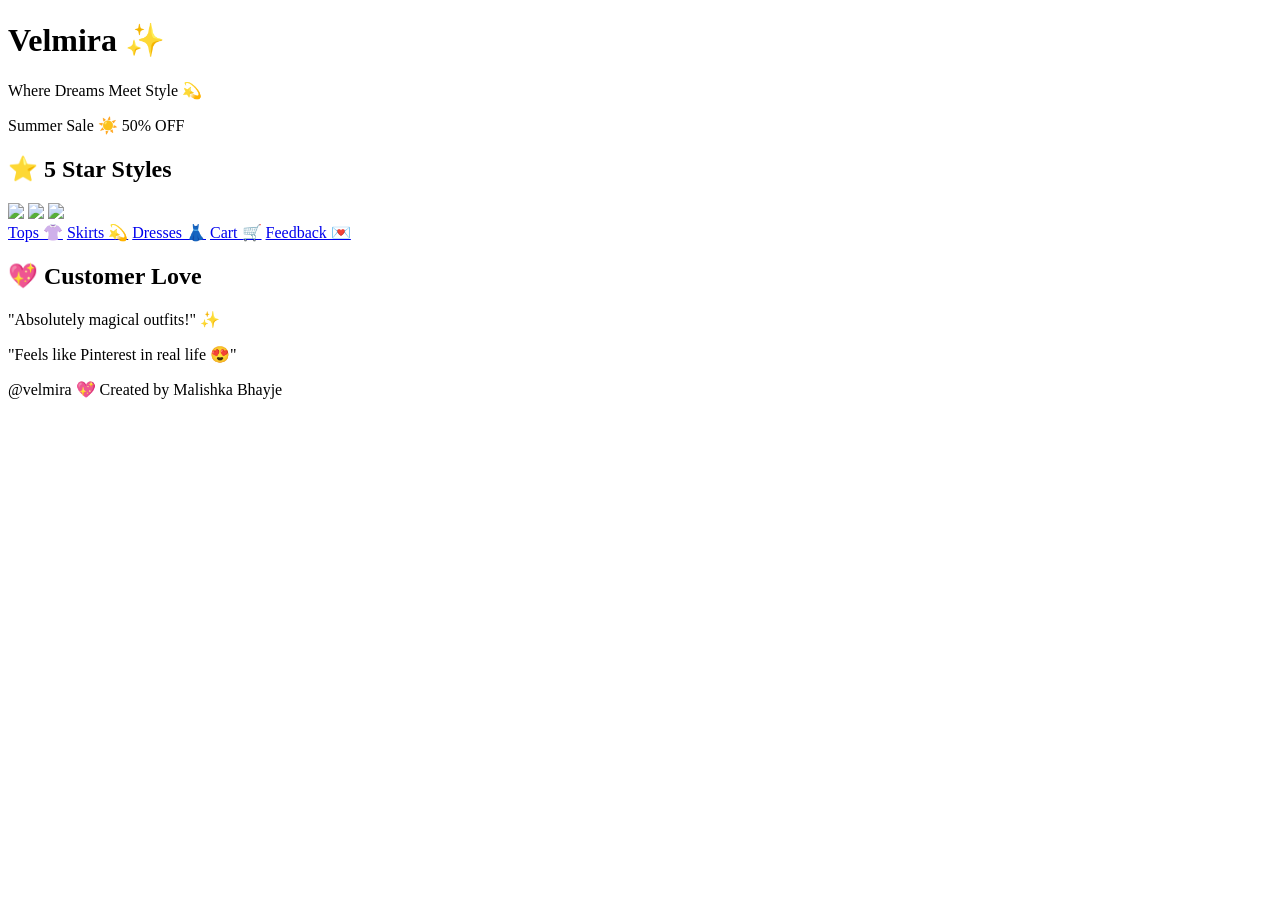
==== index.html @ 40ec4fc7 "Add initial index.html for Velmira website Initial HTML structure for the Velmira website with brand" ====
<!DOCTYPE html>
<html>
<head>
  <title>Velmira</title>
  <link rel="stylesheet" href="style.css">
</head>
<body>

<div class="app">

<h1 class="brand">Velmira ✨</h1>
<p class="tagline">Where Dreams Meet Style 💫</p>

<div class="offer">Summer Sale ☀️ 50% OFF</div>

<h2>⭐ 5 Star Styles</h2>
<div class="gallery">
  <img src="top1.jpg">
  <img src="dress1.jpg">
  <img src="skirt1.jpg">
</div>
<nav class="nav">
  <a href="tops.html">Tops 👚</a>
  <a href="skirts.html">Skirts 💫</a>
  <a href="dresses.html">Dresses 👗</a>
  <a href="cart.html">Cart 🛒</a>
  <a href="feedback.html">Feedback 💌</a>
</nav>
<h2>💖 Customer Love</h2>
<p>"Absolutely magical outfits!" ✨</p>
<p>"Feels like Pinterest in real life 😍"</p>

<footer>@velmira 💖 Created by Malishka Bhayje</footer>

</div>

</body>
</html>
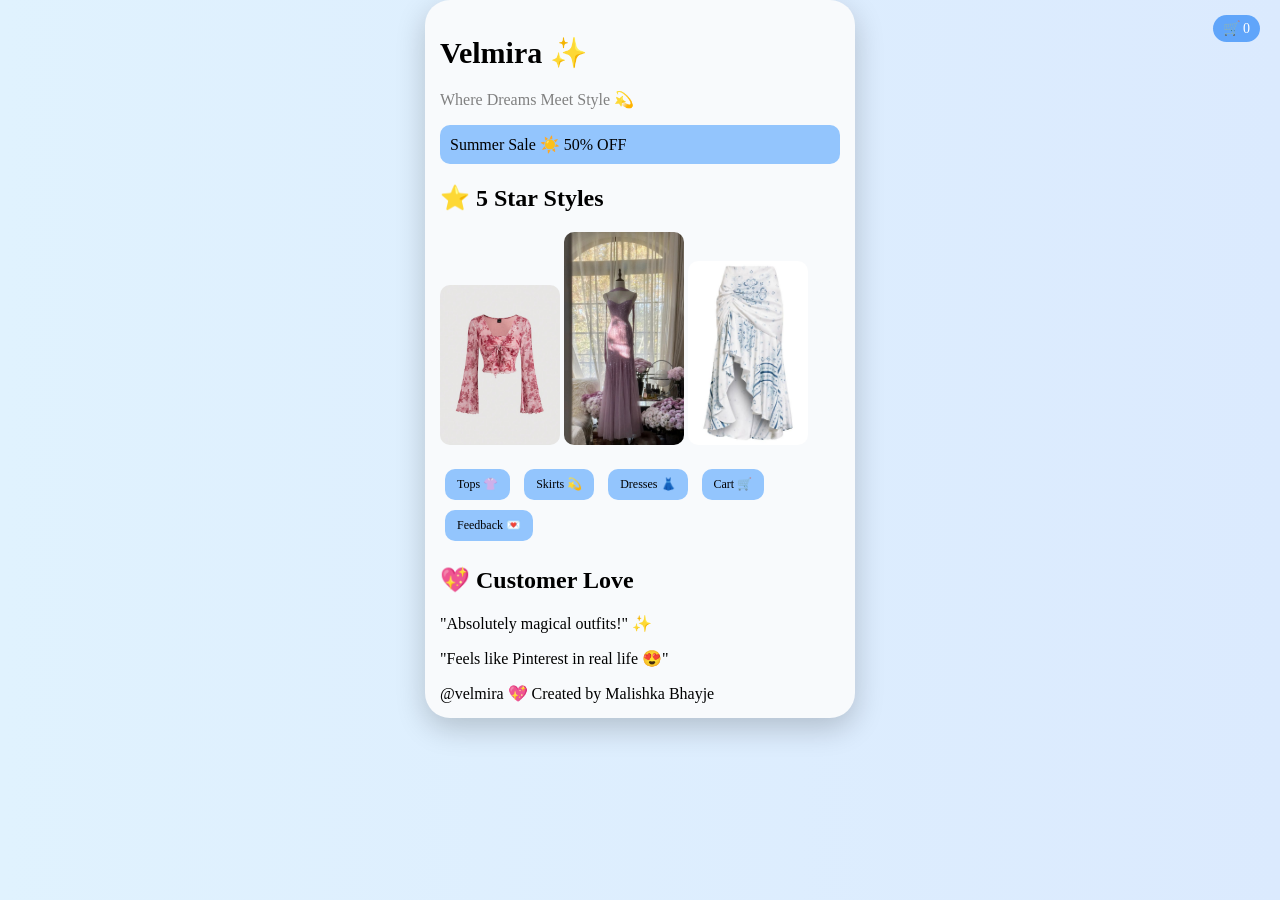
==== commit 5ebb63a5: "Update index.html" ====
--- a/index.html
+++ b/index.html
@@ -7,7 +7,9 @@
 <body>
 
 <div class="app">
-
+<div class="cart-icon">
+  🛒 <span id="cartCount">0</span>
+</div>
 <h1 class="brand">Velmira ✨</h1>
 <p class="tagline">Where Dreams Meet Style 💫</p>
 
--- a/style.css
+++ b/style.css
@@ -0,0 +1,124 @@
+body {
+  margin:0;
+  font-family: 'Segoe UI';
+  background: linear-gradient(to right,#e0f2fe,#dbeafe);
+}
+
+.app {
+  max-width:400px;
+  margin:auto;
+  background:#f8fafc;
+  padding:15px;
+  border-radius:25px;
+  box-shadow:0 10px 30px rgba(0,0,0,0.2);
+}
+
+.brand {
+  font-size:30px;
+  font-weight:bold;
+}
+
+.tagline {
+  color:gray;
+}
+
+.offer {
+  background:#93c5fd;
+  padding:10px;
+  border-radius:10px;
+  margin:10px 0;
+}
+
+.gallery img {
+  width:30%;
+  border-radius:10px;
+}
+
+.products {
+  display:grid;
+  grid-template-columns:repeat(2,1fr);
+  gap:10px;
+}
+
+.card {
+  background:white;
+  padding:10px;
+  border-radius:15px;
+  text-align:center;
+}
+
+.card img {
+  width:100%;
+  border-radius:10px;
+}
+
+button {
+  margin:5px;
+  padding:5px;
+  border:none;
+  border-radius:10px;
+  background:#60a5fa;
+  color:white;
+}
+
+.checkout {
+  width:100%;
+  padding:10px;
+}
+.nav {
+  margin-top: 15px;
+}
+
+.nav a {
+  display: inline-block;
+  margin: 5px;
+  padding: 8px 12px;
+  background: #93c5fd;
+  border-radius: 10px;
+  text-decoration: none;
+  color: black;
+  font-size: 12px;
+}
+.cart-icon {
+  position: absolute;
+  top: 15px;
+  right: 20px;
+  background: #60a5fa;
+  color: white;
+  padding: 5px 10px;
+  border-radius: 20px;
+  font-size: 14px;
+}.card {
+  transition: 0.3s;
+}
+
+.card:hover {
+  transform: scale(1.05);
+  box-shadow: 0 10px 25px rgba(96,165,250,0.5);
+}button {
+  transition: 0.3s;
+}
+
+button:hover {
+  background: #3b82f6;
+  transform: scale(1.1);
+}.app {
+  animation: fadeIn 1s ease-in;
+}
+
+@keyframes fadeIn {
+  from {
+    opacity: 0;
+    transform: translateY(20px);
+  }
+  to {
+    opacity: 1;
+    transform: translateY(0);
+  }
+}.card img {
+  transition: 0.3s;
+}
+
+.card img:hover {
+  transform: scale(1.08);
+}
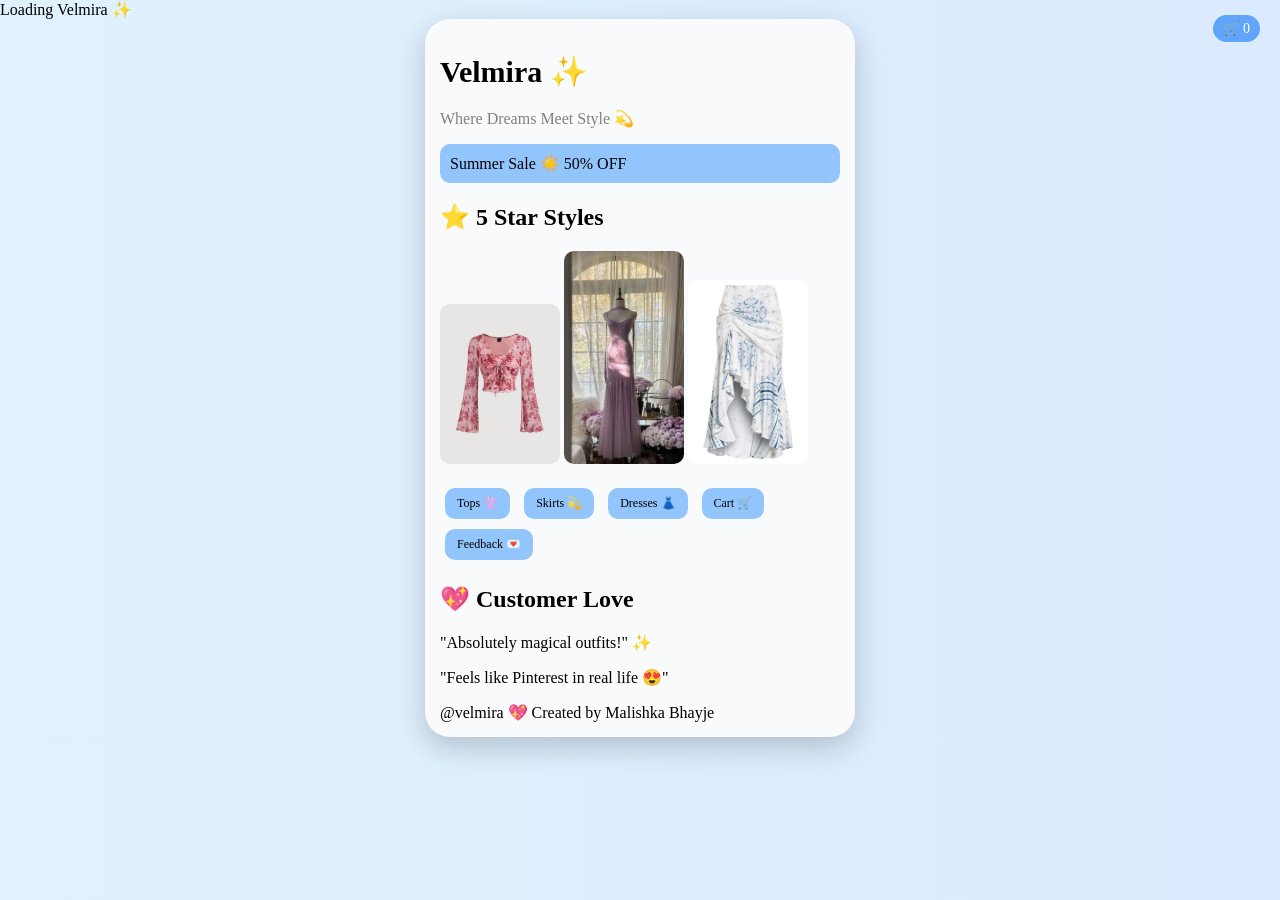
==== commit 890ce00c: "Add loading div to index.html" ====
--- a/index.html
+++ b/index.html
@@ -4,6 +4,7 @@
   <title>Velmira</title>
   <link rel="stylesheet" href="style.css">
 </head>
+  <div id="loader">Loading Velmira ✨</div>
 <body>
 
 <div class="app">
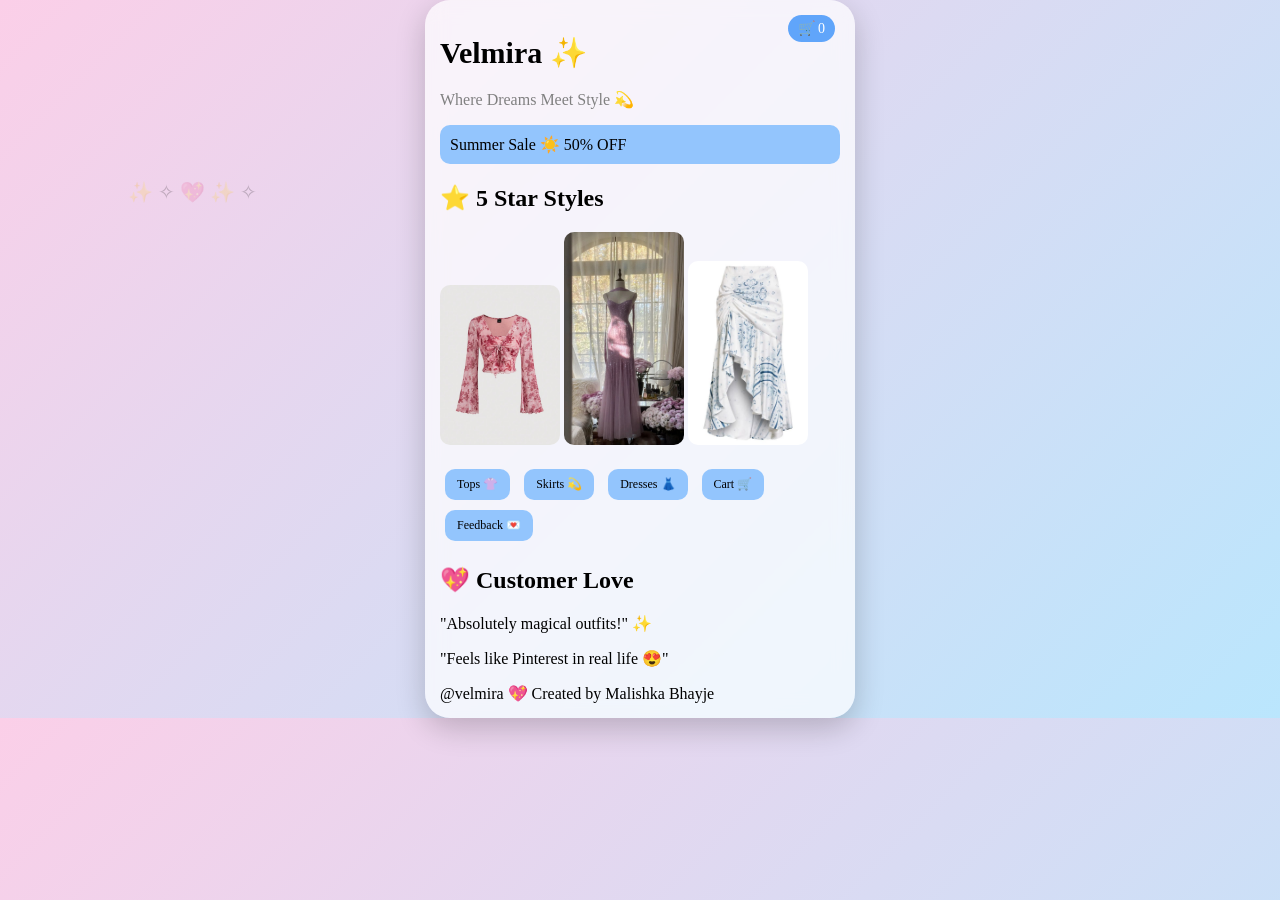
==== commit 6947d6c3: "Update index.html" ====
--- a/index.html
+++ b/index.html
@@ -3,8 +3,7 @@
 <head>
   <title>Velmira</title>
   <link rel="stylesheet" href="style.css">
-</head>
-  <div id="loader">Loading Velmira ✨</div>
+
 <body>
 
 <div class="app">
--- a/style.css
+++ b/style.css
@@ -1,16 +1,27 @@
 body {
-  margin:0;
+  margin: 0;
   font-family: 'Segoe UI';
-  background: linear-gradient(to right,#e0f2fe,#dbeafe);
+  background: linear-gradient(135deg, #fbcfe8, #bae6fd);
+  position: relative;
 }
 
+body::after {
+  content: "✨ ✧ 💖 ✨ ✧";
+  position: fixed;
+  top: 20%;
+  left: 10%;
+  font-size: 20px;
+  opacity: 0.2;
+}
 .app {
-  max-width:400px;
-  margin:auto;
-  background:#f8fafc;
-  padding:15px;
-  border-radius:25px;
-  box-shadow:0 10px 30px rgba(0,0,0,0.2);
+  max-width: 400px;
+  margin: auto;
+  padding: 15px;
+  border-radius: 25px;
+  box-shadow: 0 10px 30px rgba(0,0,0,0.2);
+
+  backdrop-filter: blur(10px);
+  background: rgba(255, 255, 255, 0.7);
 }
 
 .brand {
@@ -122,3 +133,38 @@
 .card img:hover {
   transform: scale(1.08);
 }
+#loader {
+  position: fixed;
+  width: 100%;
+  height: 100%;
+  background: white;
+  display: flex;
+  justify-content: center;
+  align-items: center;
+  font-size: 20px;
+  z-index: 999;
+}
+.popup {
+  position: fixed;
+  bottom: 20px;
+  left: 50%;
+  transform: translateX(-50%);
+  background: #f9a8d4;
+  color: black;
+  padding: 10px 20px;
+  border-radius: 20px;
+  font-size: 14px;
+  box-shadow: 0 5px 15px rgba(0,0,0,0.2);
+  animation: fadePop 0.3s ease;
+}
+
+@keyframes fadePop {
+  from {
+    opacity: 0;
+    transform: translateX(-50%) translateY(20px);
+  }
+  to {
+    opacity: 1;
+    transform: translateX(-50%) translateY(0);
+  }
+}
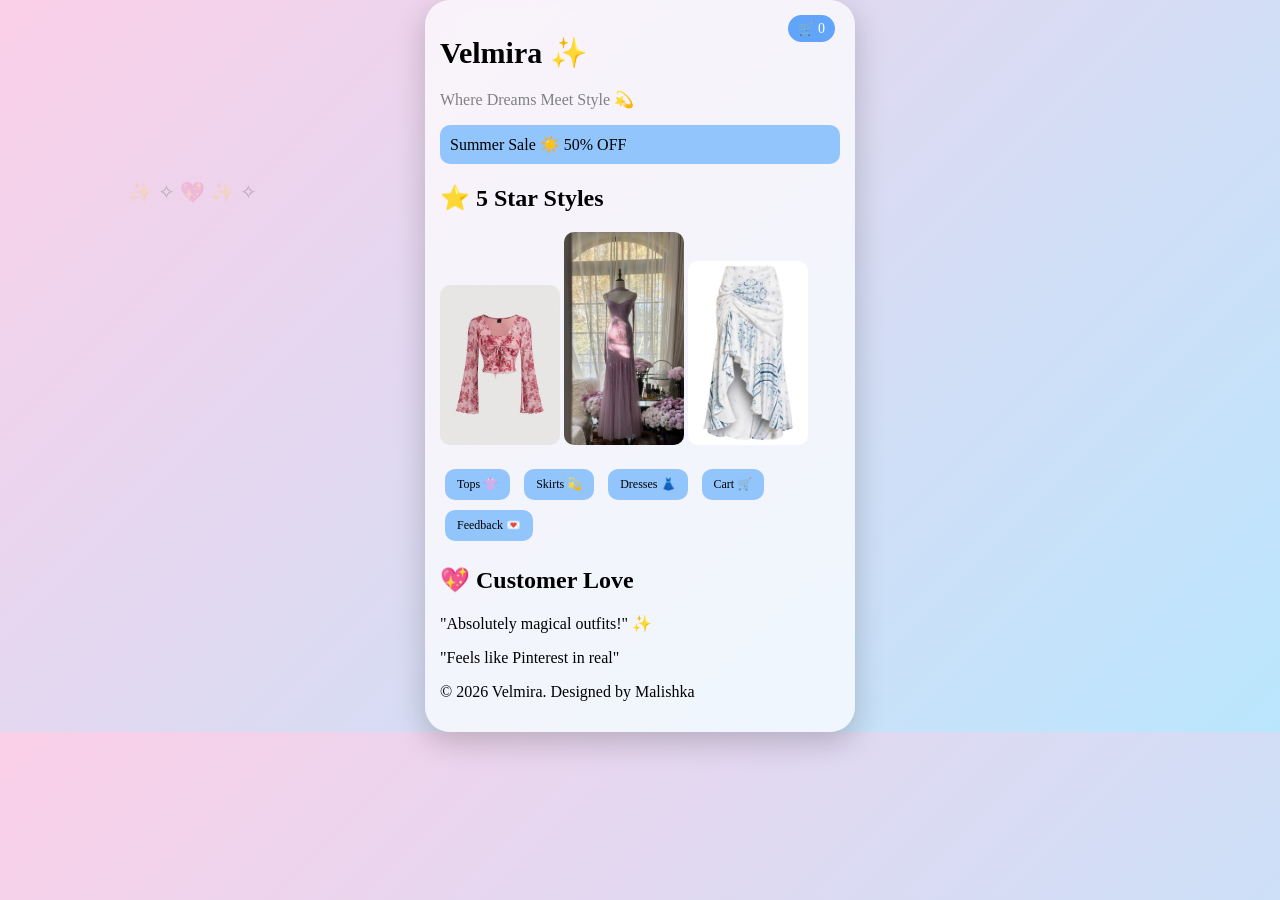
==== commit 21e60fcf: "Update customer love quotes and footer content" ====
--- a/index.html
+++ b/index.html
@@ -30,10 +30,10 @@
 </nav>
 <h2>💖 Customer Love</h2>
 <p>"Absolutely magical outfits!" ✨</p>
-<p>"Feels like Pinterest in real life 😍"</p>
-
-<footer>@velmira 💖 Created by Malishka Bhayje</footer>
-
+<p>"Feels like Pinterest in real"</p>
+<footer>
+  <p>© 2026 Velmira. Designed by Malishka</p>
+</footer>
 </div>
 
 </body>
--- a/style.css
+++ b/style.css
@@ -133,17 +133,6 @@
 .card img:hover {
   transform: scale(1.08);
 }
-#loader {
-  position: fixed;
-  width: 100%;
-  height: 100%;
-  background: white;
-  display: flex;
-  justify-content: center;
-  align-items: center;
-  font-size: 20px;
-  z-index: 999;
-}
 .popup {
   position: fixed;
   bottom: 20px;
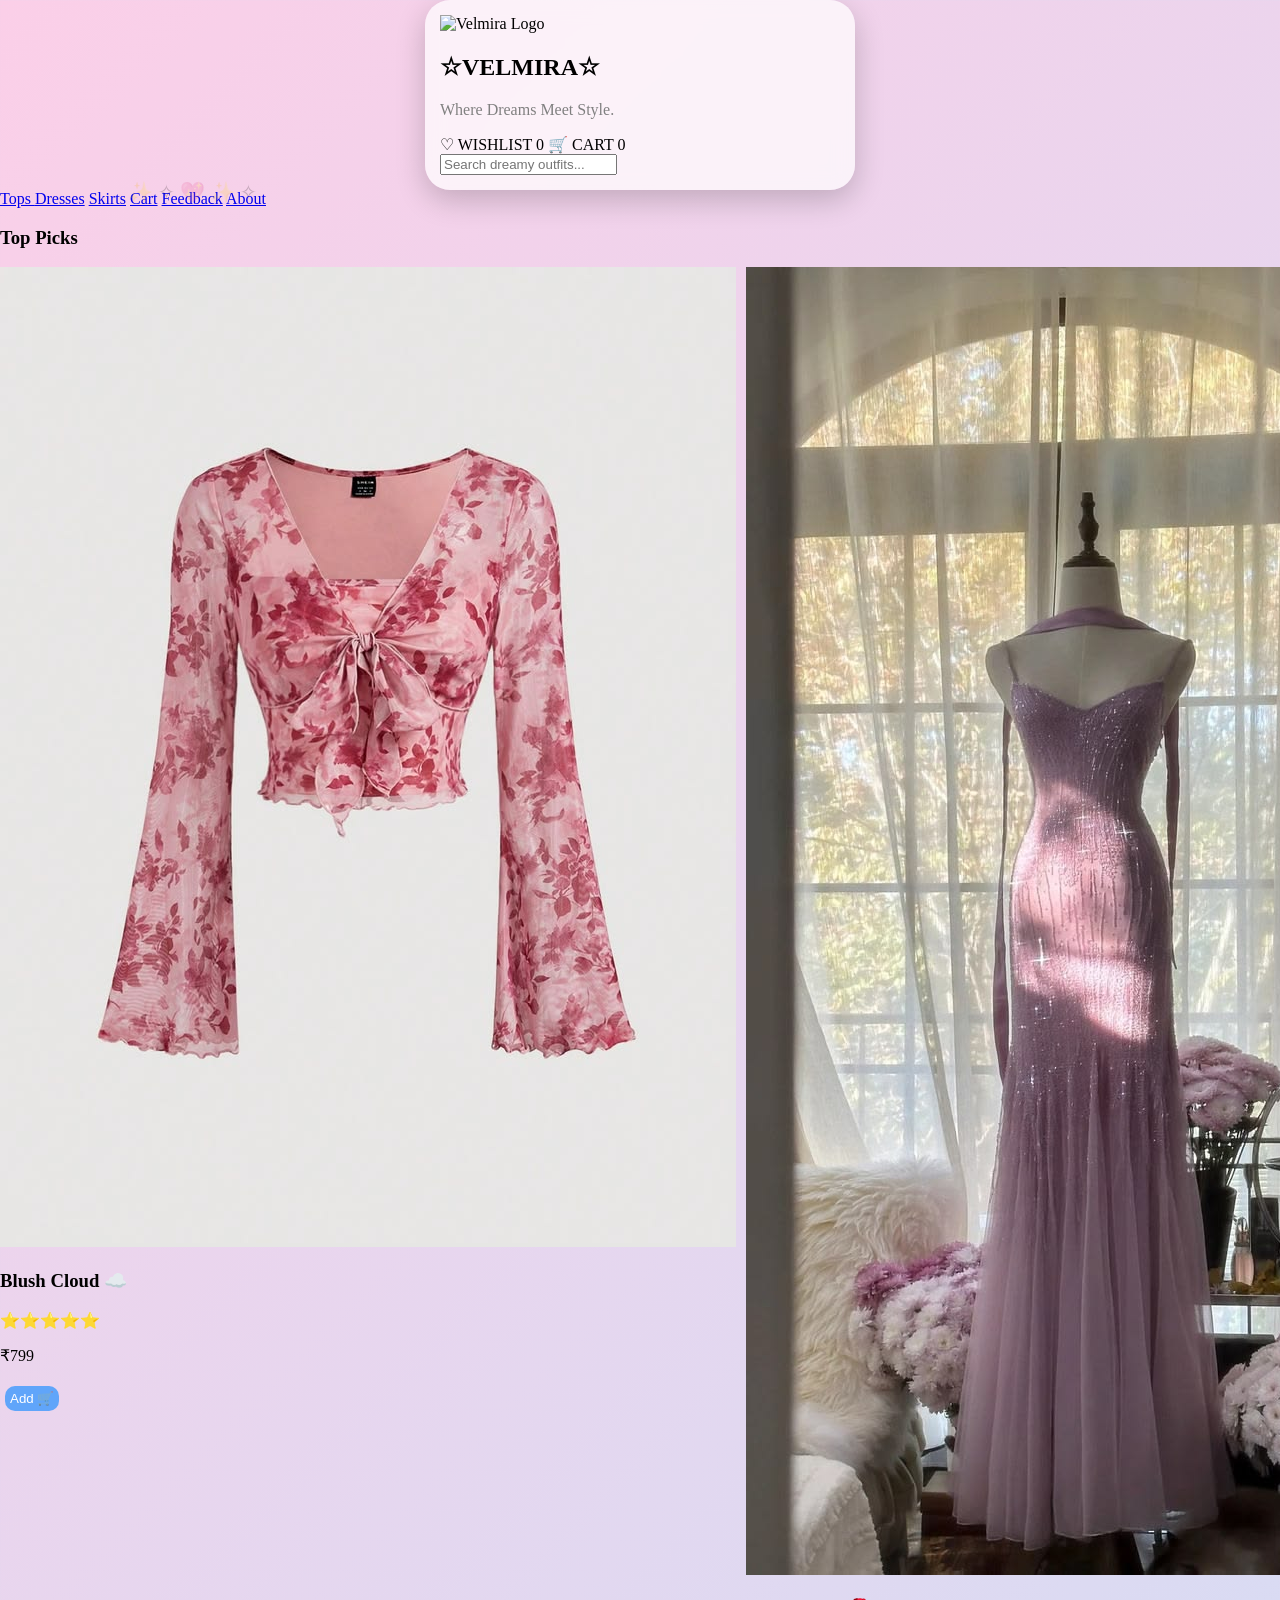
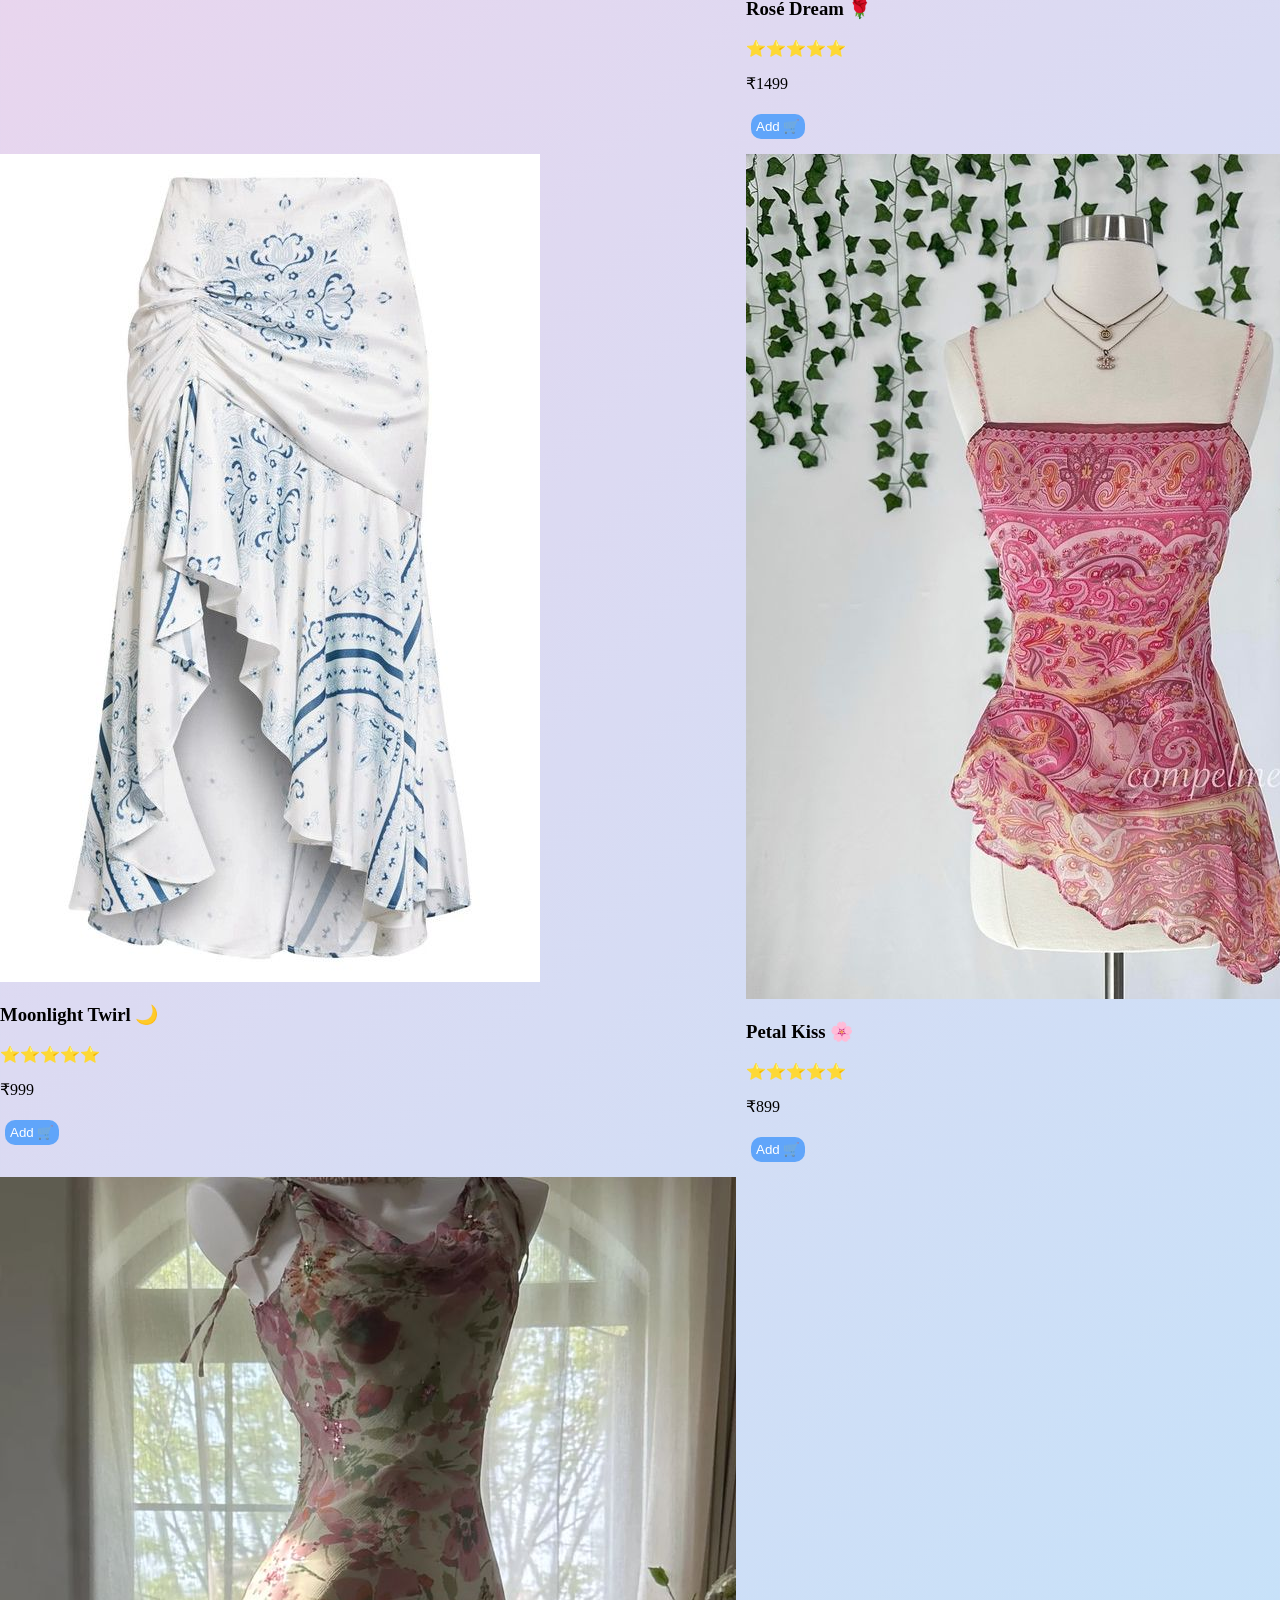
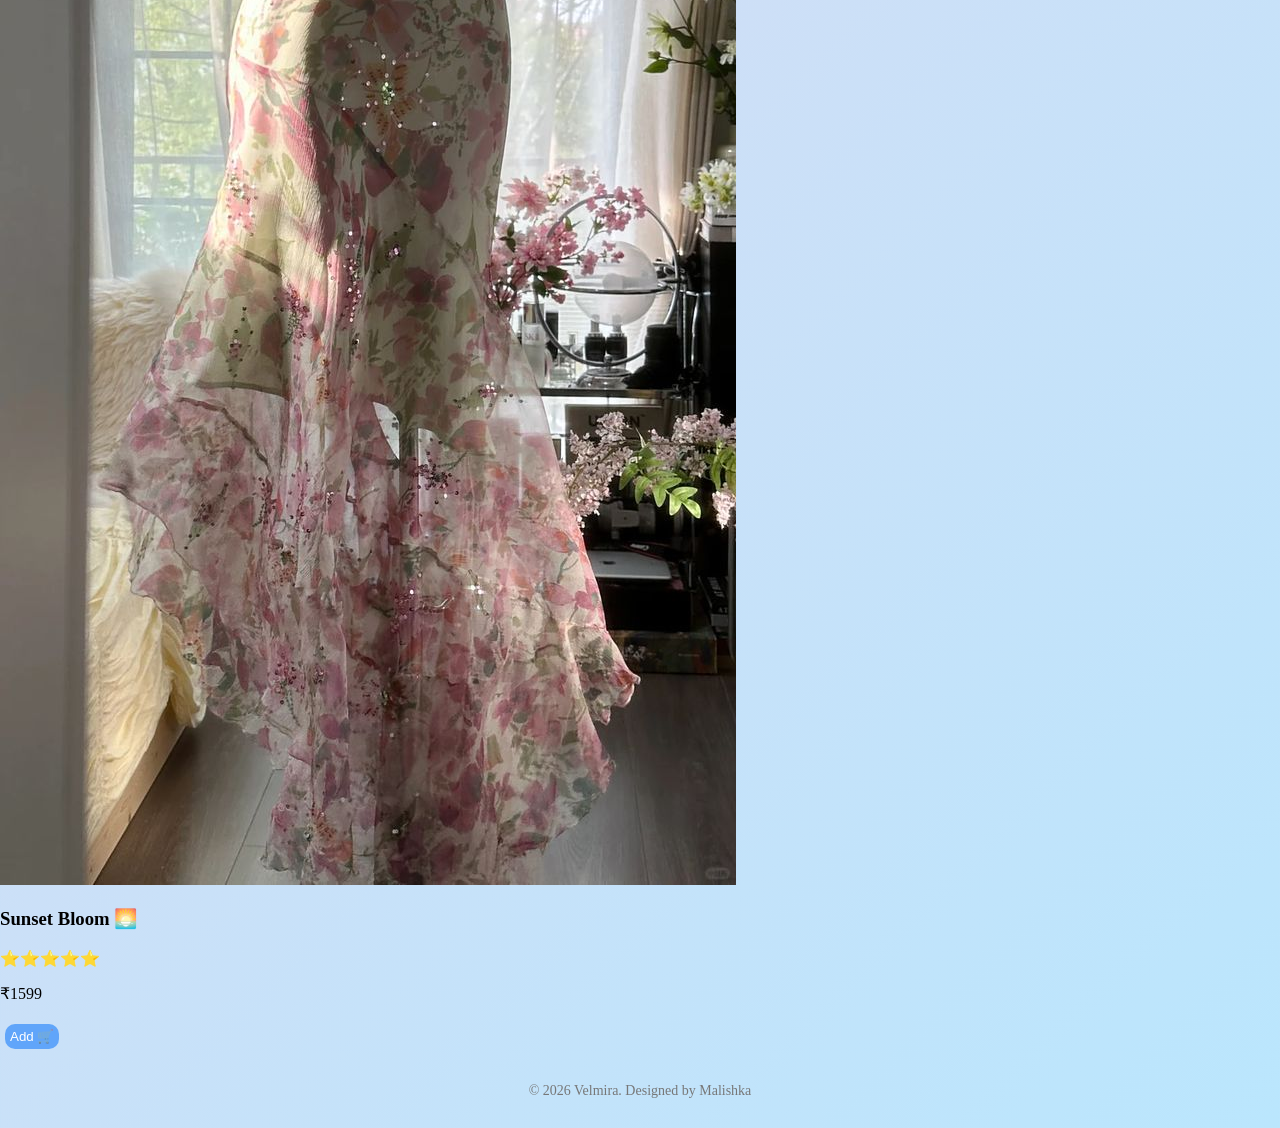
==== commit c50a45dc: "Enhance index.html with new layout and styles" ====
--- a/index.html
+++ b/index.html
@@ -1,40 +1,86 @@
 <!DOCTYPE html>
 <html>
 <head>
-  <title>Velmira</title>
-  <link rel="stylesheet" href="style.css">
+<link href="https://fonts.googleapis.com/css2?family=Poppins:wght@500;600;700;800&display=swap" rel="stylesheet">
+<title>Velmira</title>
+<link rel="stylesheet" href="style.css">
+<script src="script.js"></script>
+</head>
 
 <body>
+<div class="app">
+<div class="logo-container">
+    <img src="logo.png" alt="Velmira Logo" class="logo">
+</div>
+  <div class="brand-container">
+    <h2 class="brand-name">☆VELMIRA☆</h2>
+ <p class="tagline">Where Dreams Meet Style.</p>
+</div>
 
-<div class="app">
-<div class="cart-icon">
-  🛒 <span id="cartCount">0</span>
+    <div class="action-buttons">
+        ♡ WISHLIST <span id="wishlistCount">0</span>
+        🛒 CART <span id="cartCount">0</span>
+    </div>
+
+    <input class="search" placeholder="Search dreamy outfits...">
+
 </div>
-<h1 class="brand">Velmira ✨</h1>
-<p class="tagline">Where Dreams Meet Style 💫</p>
+<div class="categories">
+<a href="tops.html">Tops </a>
+<a href="dresses.html">Dresses</a>
+<a href="skirts.html">Skirts</a>
+<a href="cart.html">Cart</a>
+<a href="feedback.html">Feedback</a>
+<a href="about.html">About</a>
+</div>
 
-<div class="offer">Summer Sale ☀️ 50% OFF</div>
+<h3>Top Picks</h3>
 
-<h2>⭐ 5 Star Styles</h2>
-<div class="gallery">
-  <img src="top1.jpg">
-  <img src="dress1.jpg">
-  <img src="skirt1.jpg">
+<div class="products">
+
+<div class="big-card">
+<img src="top1.jpg">
+<h3>Blush Cloud ☁️</h3>
+<div class="stars">⭐⭐⭐⭐⭐</div>
+<p>₹799</p>
+<button onclick="addToCart('Blush Cloud',799)">Add 🛒</button>
 </div>
-<nav class="nav">
-  <a href="tops.html">Tops 👚</a>
-  <a href="skirts.html">Skirts 💫</a>
-  <a href="dresses.html">Dresses 👗</a>
-  <a href="cart.html">Cart 🛒</a>
-  <a href="feedback.html">Feedback 💌</a>
-</nav>
-<h2>💖 Customer Love</h2>
-<p>"Absolutely magical outfits!" ✨</p>
-<p>"Feels like Pinterest in real"</p>
+
+<div class="big-card">
+<img src="dress1.jpg">
+<h3>Rosé Dream 🌹</h3>
+<div class="stars">⭐⭐⭐⭐⭐</div>
+<p>₹1499</p>
+<button onclick="addToCart('Rosé Dream',1499)">Add 🛒</button>
+</div>
+
+<div class="big-card">
+<img src="skirt1.jpg">
+<h3>Moonlight Twirl 🌙</h3>
+<div class="stars">⭐⭐⭐⭐⭐</div>
+<p>₹999</p>
+<button onclick="addToCart('Moonlight Twirl',999)">Add 🛒</button>
+</div>
+
+<div class="big-card">
+<img src="top2.jpg">
+<h3>Petal Kiss 🌸</h3>
+<div class="stars">⭐⭐⭐⭐⭐</div>
+<p>₹899</p>
+<button onclick="addToCart('Petal Kiss',899)">Add 🛒</button>
+</div>
+
+<div class="big-card">
+<img src="dress2.jpg">
+<h3>Sunset Bloom 🌅</h3>
+<div class="stars">⭐⭐⭐⭐⭐</div>
+<p>₹1599</p>
+<button onclick="addToCart('Sunset Bloom',1599)">Add 🛒</button>
+</div>
+</div>
 <footer>
-  <p>© 2026 Velmira. Designed by Malishka</p>
+<p>© 2026 Velmira. Designed by Malishka</p>
 </footer>
 </div>
-
 </body>
 </html>
--- a/style.css
+++ b/style.css
@@ -157,3 +157,18 @@
     transform: translateX(-50%) translateY(0);
   }
 }
+footer {
+  text-align: center;
+  padding: 15px;
+  font-size: 14px;
+  color: #777;
+}
+
+footer p {
+  transition: 0.3s;
+}
+
+footer p:hover {
+  color: #ff69b4;
+  letter-spacing: 1px;
+}
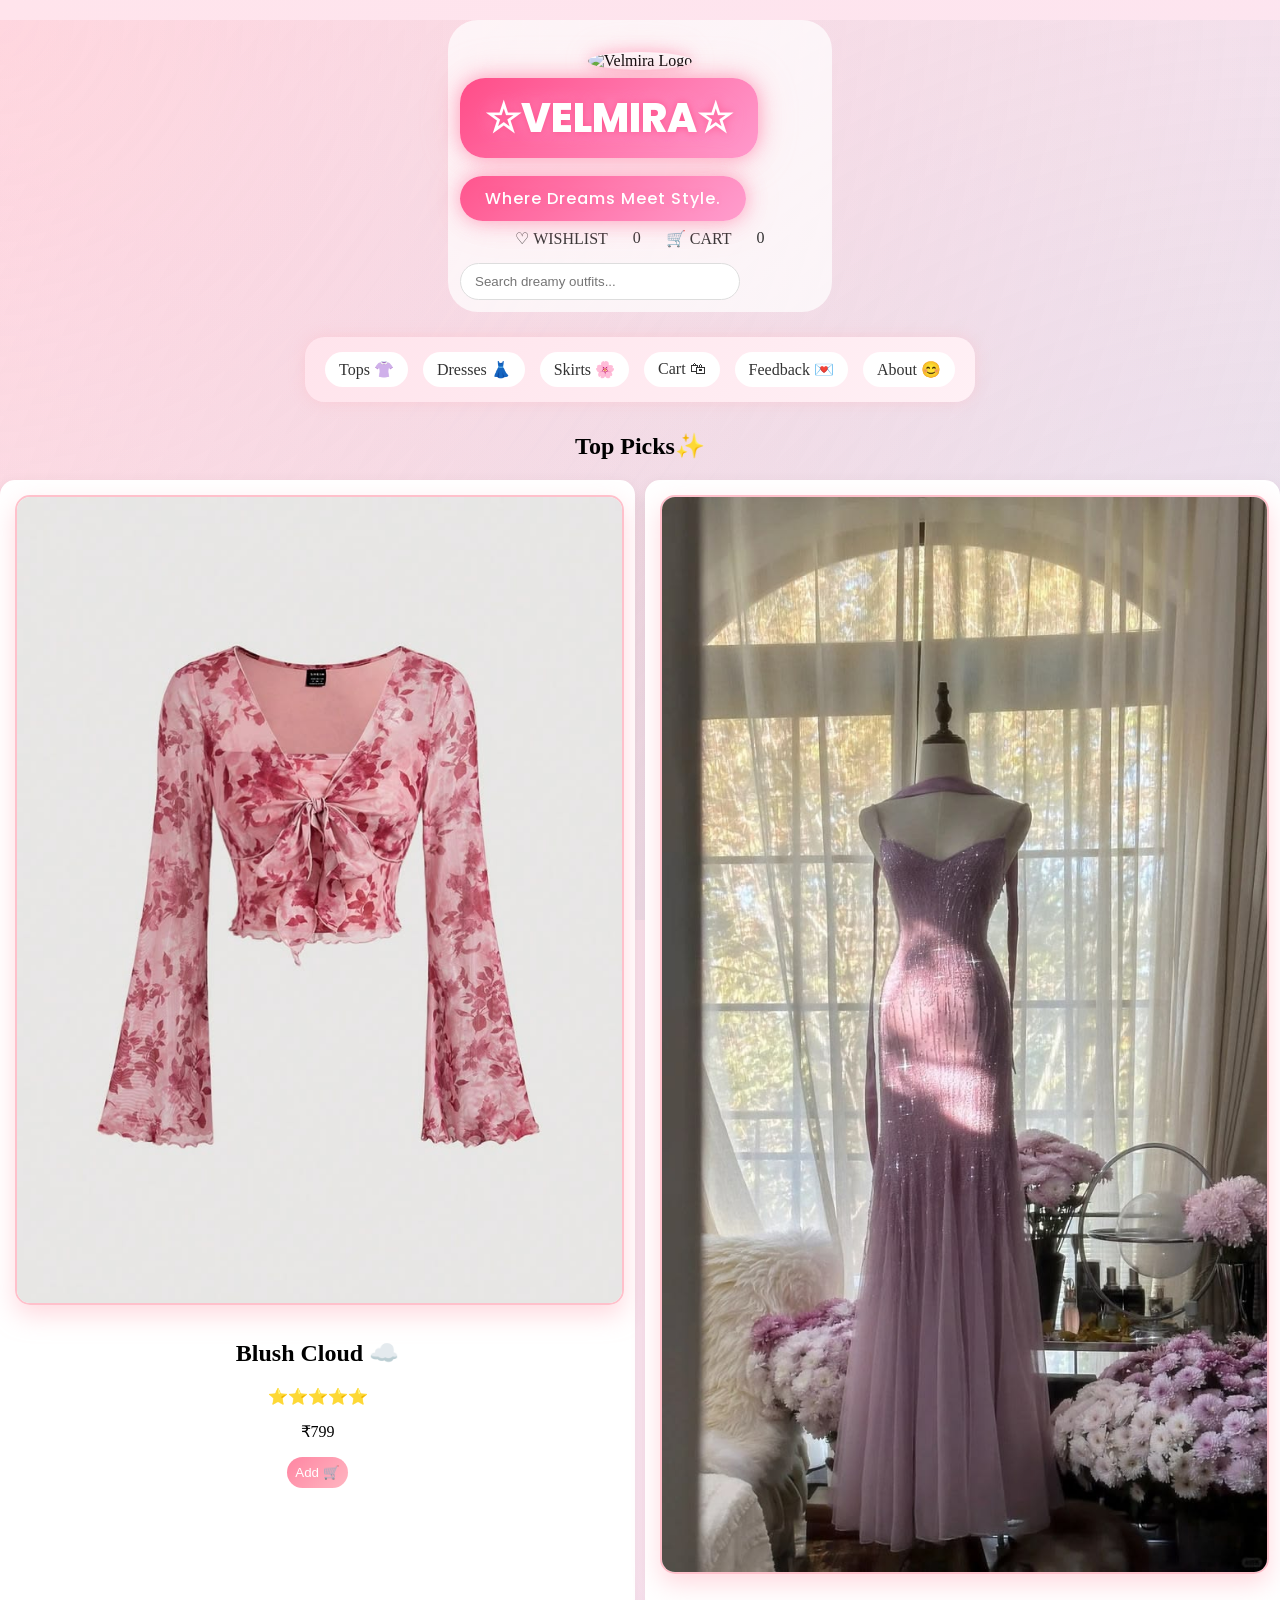
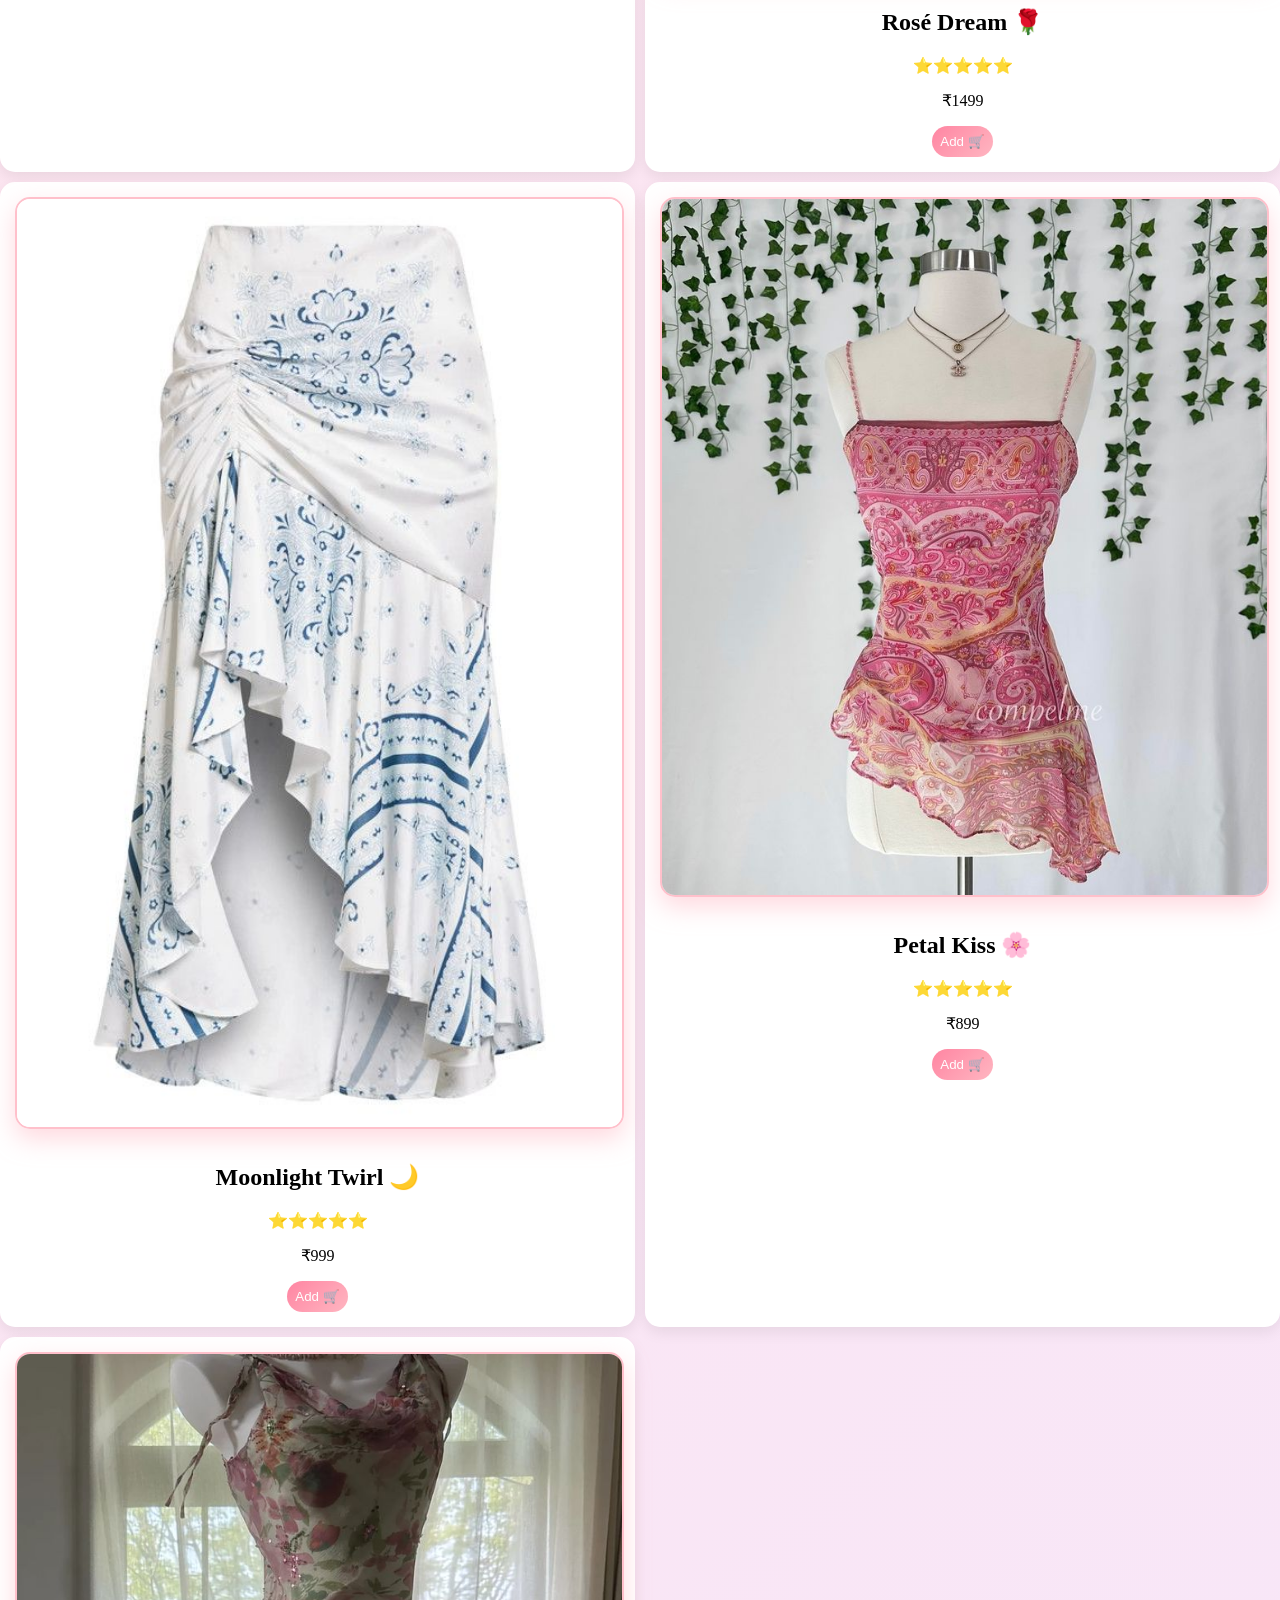
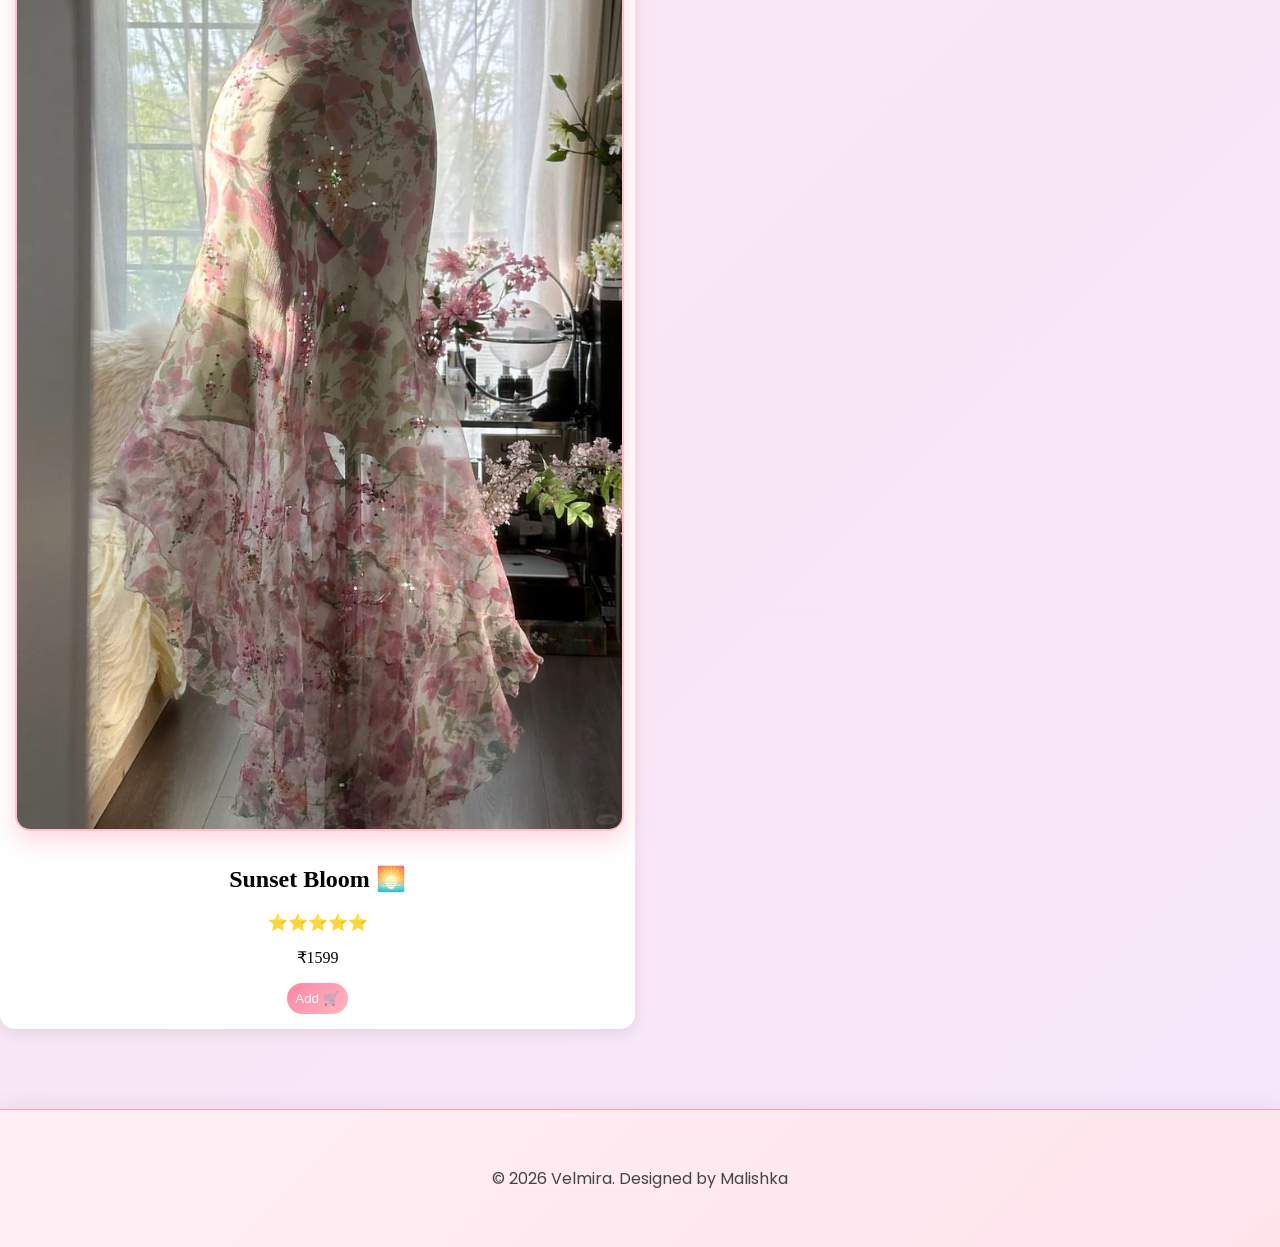
==== commit ef5d34ab: "Update index.html" ====
--- a/index.html
+++ b/index.html
@@ -26,15 +26,15 @@
 
 </div>
 <div class="categories">
-<a href="tops.html">Tops </a>
-<a href="dresses.html">Dresses</a>
-<a href="skirts.html">Skirts</a>
-<a href="cart.html">Cart</a>
-<a href="feedback.html">Feedback</a>
-<a href="about.html">About</a>
+<a href="tops.html">Tops 👚</a>
+<a href="dresses.html">Dresses 👗</a>
+<a href="skirts.html">Skirts 🌸</a>
+<a href="cart.html">Cart 🛍</a>
+<a href="feedback.html">Feedback 💌</a>
+<a href="about.html">About 😊</a>
 </div>
 
-<h3>Top Picks</h3>
+<h3>Top Picks✨️</h3>
 
 <div class="products">
 
--- a/style.css
+++ b/style.css
@@ -1,174 +1,338 @@
 body {
   margin: 0;
   font-family: 'Segoe UI';
-  background: linear-gradient(135deg, #fbcfe8, #bae6fd);
-  position: relative;
-}
-
-body::after {
-  content: "✨ ✧ 💖 ✨ ✧";
+  background: linear-gradient(-45deg,#ffd6e0,#e0f2fe,#f3e8ff,#ffe4ec);
+  background-size: 400% 400%;
+  animation: gradientBG 15s ease infinite;
+}
+
+@keyframes gradientBG {
+  0%{background-position:0% 50%;}
+  50%{background-position:100% 50%;}
+  100%{background-position:0% 50%;}
+}
+.app {
+  max-width: 360px;
+  margin: 20px auto;
+  padding: 12px;
+  border-radius: 30px;
+  background: rgba(255,255,255,0.7);
+}
+
+.products {
+  display: grid;
+  grid-template-columns: 1fr 1fr;
+  gap: 10px;
+}
+.big-card {
+  background: #fff0f5;
+  border-radius: 20px;
+  padding: 10px;
+  text-align: center;
+  transition: 0.4s;
+  box-shadow: 0 5px 15px rgba(255,182,193,0.3);
+}
+
+.big-card:hover {
+  transform: translateY(-10px) scale(1.03);
+  box-shadow: 0 20px 40px rgba(255,105,180,0.6);
+}
+.big-card img {
+  width: 100%;
+  border-radius: 15px;
+  border: 2px solid #ffc0cb;
+  box-shadow: 0 10px 25px rgba(255,182,193,0.5);
+  transition: 0.4s;
+}
+
+.big-card img:hover {
+  transform: scale(1.07);
+  box-shadow: 0 15px 35px rgba(255,105,180,0.8);
+}
+button {
+  border-radius: 20px;
+  background: linear-gradient(135deg,#ff85a2,#ffb6c1);
+  border: none;
+  padding: 8px;
+  color: white;
+  transition: 0.3s;
+}
+
+button:hover {
+  transform: scale(1.1);
+  box-shadow: 0 5px 20px rgba(255,105,180,0.6);
+}
+.stars {
+  color: gold;
+}body::before {
+  content: "";
   position: fixed;
-  top: 20%;
-  left: 10%;
-  font-size: 20px;
-  opacity: 0.2;
-}
-.app {
-  max-width: 400px;
-  margin: auto;
-  padding: 15px;
-  border-radius: 25px;
-  box-shadow: 0 10px 30px rgba(0,0,0,0.2);
-
-  backdrop-filter: blur(10px);
-  background: rgba(255, 255, 255, 0.7);
-}
-
-.brand {
-  font-size:30px;
-  font-weight:bold;
-}
-
-.tagline {
-  color:gray;
-}
-
-.offer {
-  background:#93c5fd;
-  padding:10px;
-  border-radius:10px;
-  margin:10px 0;
-}
-
-.gallery img {
-  width:30%;
-  border-radius:10px;
-}
-
-.products {
-  display:grid;
-  grid-template-columns:repeat(2,1fr);
-  gap:10px;
-}
-
-.card {
-  background:white;
-  padding:10px;
-  border-radius:15px;
-  text-align:center;
-}
-
-.card img {
-  width:100%;
-  border-radius:10px;
-}
-
-button {
-  margin:5px;
-  padding:5px;
-  border:none;
-  border-radius:10px;
-  background:#60a5fa;
-  color:white;
-}
-
-.checkout {
-  width:100%;
-  padding:10px;
-}
-.nav {
-  margin-top: 15px;
-}
-
-.nav a {
-  display: inline-block;
-  margin: 5px;
-  padding: 8px 12px;
-  background: #93c5fd;
-  border-radius: 10px;
-  text-decoration: none;
-  color: black;
-  font-size: 12px;
-}
-.cart-icon {
-  position: absolute;
-  top: 15px;
-  right: 20px;
-  background: #60a5fa;
-  color: white;
-  padding: 5px 10px;
-  border-radius: 20px;
-  font-size: 14px;
-}.card {
-  transition: 0.3s;
-}
-
-.card:hover {
-  transform: scale(1.05);
-  box-shadow: 0 10px 25px rgba(96,165,250,0.5);
-}button {
-  transition: 0.3s;
-}
-
-button:hover {
-  background: #3b82f6;
-  transform: scale(1.1);
-}.app {
-  animation: fadeIn 1s ease-in;
-}
-
-@keyframes fadeIn {
-  from {
-    opacity: 0;
-    transform: translateY(20px);
-  }
-  to {
-    opacity: 1;
-    transform: translateY(0);
-  }
-}.card img {
-  transition: 0.3s;
-}
-
-.card img:hover {
-  transform: scale(1.08);
-}
-.popup {
+  width: 100%;
+  height: 100%;
+
+  background: radial-gradient(circle at top left, rgba(255,182,193,0.3), transparent),
+              radial-gradient(circle at bottom right, rgba(173,216,230,0.3), transparent);
+
+  z-index: -1;
+}.popup {
   position: fixed;
   bottom: 20px;
   left: 50%;
   transform: translateX(-50%);
-  background: #f9a8d4;
-  color: black;
+  background: hotpink;
+  color: white;
   padding: 10px 20px;
   border-radius: 20px;
-  font-size: 14px;
-  box-shadow: 0 5px 15px rgba(0,0,0,0.2);
-  animation: fadePop 0.3s ease;
-}
-
-@keyframes fadePop {
-  from {
+  box-shadow: 0 5px 20px rgba(255,105,180,0.6);
+}/* Topbar brand name */
+.topbar h2 {
+    font-family: 'Great Vibes', cursive;
+    font-size: 34px;
+    color: #ff4d88;
+}
+
+/* Hero main title */
+.hero h1 {
+    font-family: 'Poppins', sans-serif;
+    font-size: 60px;
+    font-weight: 800;
+    letter-spacing: 3px;
+    color: #111;
+}footer {
+    margin-top: 80px;
+    padding: 40px 20px;
+    text-align: center;
+    background: linear-gradient(135deg, #fff0f5, #ffe4ec);
+    border-top: 1px solid #ff99bb;
+    font-family: 'Poppins', sans-serif;
+    color: #444;
+    box-shadow: 0 -5px 20px rgba(0,0,0,0.05);
+}.big-card {
+    background: #fff;
+    border-radius: 15px;
+    padding: 15px;
+    text-align: center;
+    transition: all 0.3s ease;
+    box-shadow: 0 5px 15px rgba(0,0,0,0.08);
+}
+
+/* Hover glow effect */
+.big-card:hover {
+    transform: translateY(-10px) scale(1.03);
+    box-shadow: 0 0 25px rgba(255, 77, 136, 0.5),
+                0 0 40px rgba(255, 182, 193, 0.4);
+}body {
     opacity: 0;
-    transform: translateX(-50%) translateY(20px);
-  }
-  to {
-    opacity: 1;
-    transform: translateX(-50%) translateY(0);
-  }
-}
-footer {
-  text-align: center;
-  padding: 15px;
-  font-size: 14px;
-  color: #777;
-}
-
-footer p {
-  transition: 0.3s;
-}
-
-footer p:hover {
-  color: #ff69b4;
-  letter-spacing: 1px;
-}
+    animation: fadeIn 0.6s ease-in forwards;
+}
+
+@keyframes fadeIn {
+    to {
+        opacity: 1;
+    }
+}.hero h1 {
+    display: inline-block;
+    padding: 12px 28px;
+    border-radius: 25px;
+
+    background: linear-gradient(135deg, #ff4d88, #ff99cc);
+    color: white;
+
+    font-weight: 900;
+    letter-spacing: 4px;
+
+    box-shadow: 0 0 20px rgba(255, 77, 136, 0.4),
+                0 0 40px rgba(255, 182, 193, 0.3);
+}.hero {
+    text-align: center;
+}
+
+/* Aesthetic handwritten tagline */
+.tagline {
+    font-family: 'Parisienne', cursive;
+    font-size: 30px;
+    color: #ff4d88;
+    margin-top: 10px;
+    letter-spacing: 1px;
+
+    text-align: center;
+    opacity: 0.95;
+
+    animation: fadeUp 1.2s ease-in-out;
+}
+}@keyframes fadeUp {
+    from {
+        opacity: 0;
+        transform: translateY(10px);
+    }
+    to {
+        opacity: 1;
+        transform: translateY(0);
+    }
+}.tagline {
+    text-shadow: 0 0 10px rgba(255, 77, 136, 0.2);
+}.header {
+    text-align: center;
+    padding: 25px 10px;
+    border-bottom: 1px solid #eee;
+}
+
+/* Tagline */
+.tagline {
+    font-family: 'Poppins', sans-serif;
+    font-weight: 500;
+    font-size: 18px;
+    color: #444;
+    margin-top: 10px;
+    letter-spacing: 1px;
+}
+/* Cart + Wishlist buttons */
+.action-buttons {
+    display: flex;
+    justify-content: center;
+    gap: 25px;
+    font-size: 16px;
+    margin-bottom: 15px;
+    color: #333;
+}
+
+/* Search bar */
+.search {
+    padding: 10px 14px;
+    border: 1px solid #ddd;
+    border-radius: 25px;
+    width: 250px;
+}..brand-container {
+    text-align: center;
+    margin-top: 20px;
+}
+
+/* GLASS + GLOW BACKGROUND BOX */
+.brand-name,
+.tagline {
+    background: linear-gradient(135deg, #ff4d88, #ff99cc);
+    display: inline-block;
+    padding: 10px 25px;
+    border-radius: 25px;
+    margin: 8px auto;
+    color: white;
+    box-shadow: 0 0 20px rgba(255, 77, 136, 0.5),
+                0 0 40px rgba(255, 182, 193, 0.3);
+}
+
+/* BRAND NAME STYLE */
+.brand-name {
+    font-family: 'Poppins', sans-serif;
+    font-weight: 800;
+    font-size: 40px;
+
+    /* WHITE TEXT + PINK GLOW */
+    color: white;
+    text-shadow: 0 0 8px #ff4d88,
+                 0 0 18px #ff99cc;
+}
+
+/* TAGLINE STYLE */
+.tagline {
+    font-family: 'Poppins', sans-serif;
+    font-weight: 500;
+    font-size: 16px;
+    margin-top: 10px;
+    opacity: 0.95;
+}.brand {
+    text-align: center;
+}.logo-container {
+    text-align: center;
+    margin-top: 20px;
+}
+
+.logo {
+    width: 90px;
+    height: 90px;
+    border-radius: 50%;
+
+    object-fit: cover;
+
+    /* soft glow like luxury brands */
+    box-shadow: 0 0 15px rgba(255, 77, 136, 0.4),
+                0 0 30px rgba(255, 182, 193, 0.3);
+
+    transition: 0.3s ease;
+}
+
+/* hover effect */
+.logo:hover {
+    transform: scale(1.08);
+    box-shadow: 0 0 25px rgba(255, 77, 136, 0.6),
+                0 0 50px rgba(255, 182, 193, 0.4);
+}.about-container {
+    text-align: center;
+    padding: 60px 20px;
+}
+
+.about-title {
+    font-size: 40px;
+    font-weight: 800;
+    color: #ff4d88;
+    margin-bottom: 20px;
+}
+
+.about-text {
+    font-size: 16px;
+    color: #444;
+    max-width: 600px;
+    margin: 10px auto;
+    line-height: 1.6;
+}
+
+/* Back button */
+.back-btn {
+    display: inline-block;
+    margin-top: 30px;
+    padding: 10px 20px;
+    background: linear-gradient(135deg, #ff4d88, #ff99cc);
+    color: white;
+    text-decoration: none;
+    border-radius: 20px;
+    box-shadow: 0 0 15px rgba(255,77,136,0.4);
+}.categories {
+    display: flex;
+    justify-content: center;
+    gap: 15px;
+    flex-wrap: wrap;
+
+    /* background box */
+    background: linear-gradient(135deg, #ffe4ec, #fff0f5);
+    padding: 15px 20px;
+    margin: 25px auto;
+
+    border-radius: 20px;
+    width: fit-content;
+
+    box-shadow: 0 0 15px rgba(255, 182, 193, 0.4);
+}.categories a {
+    text-decoration: none;
+    color: #333;
+
+    padding: 8px 14px;
+    border-radius: 20px;
+
+    background: white;
+
+    transition: 0.3s ease;
+    font-weight: 500;
+}
+
+.categories a:hover {
+    background: #ff4d88;
+    color: white;
+
+    transform: translateY(-2px);
+    box-shadow: 0 0 10px rgba(255,77,136,0.4);
+}h3 {
+    text-align: center;
+    font-size: 24px;
+    font-weight: 700;
+    margin-top: 30px;
+    margin-bottom: 20px;
+}
